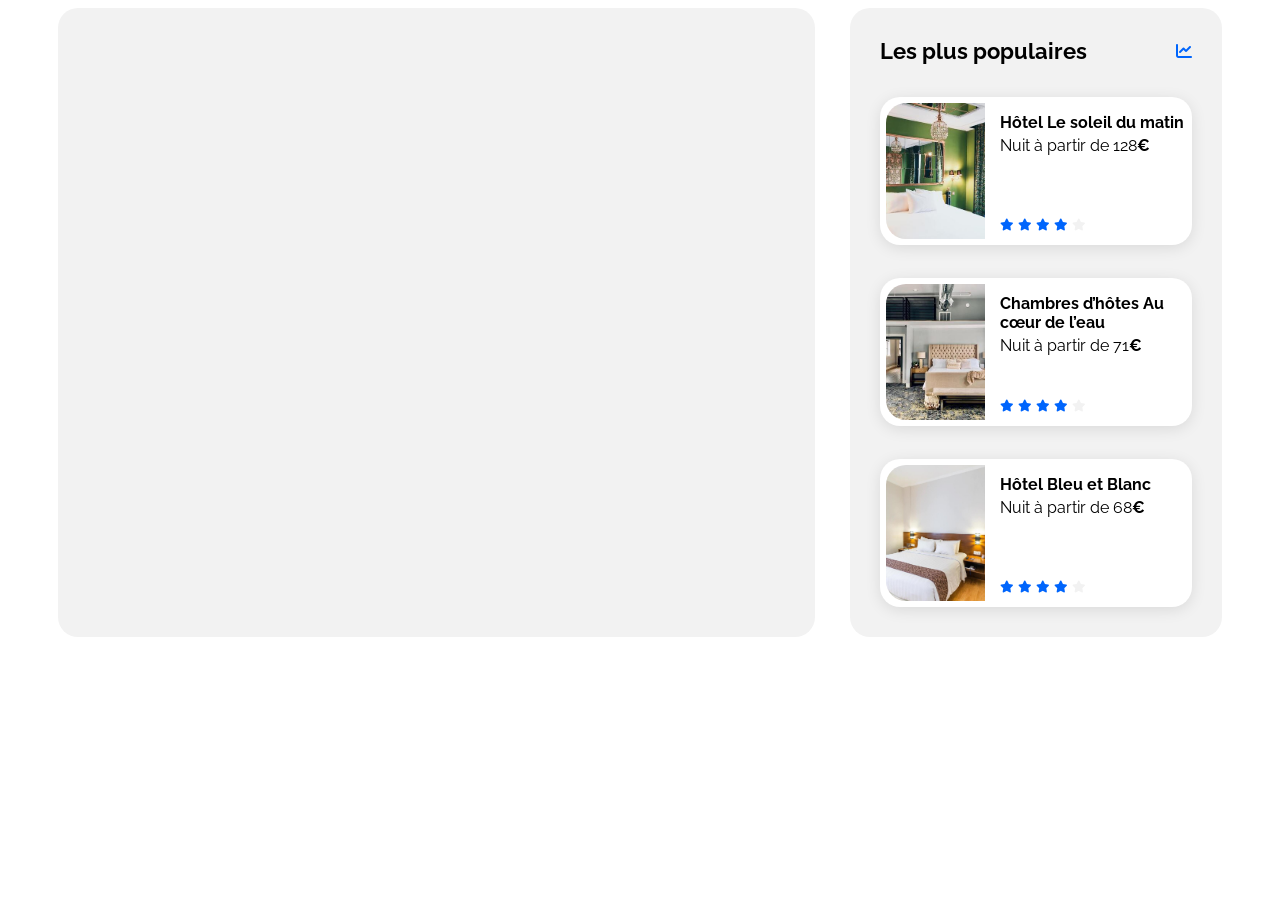
==== Code en cours de travaux/index.html @ 7a5473a9 "Première version non édité, c'est le code fourni pas OpenClassroom" ====
<!DOCTYPE html>
<html lang="fr">

<head>
    <meta charset="UTF-8">
    <meta name="viewport" content="width=device-width, initial-scale=1.0">
    <title>Booki</title>
    <link rel="preconnect" href="https://fonts.googleapis.com">
    <link rel="preconnect" href="https://fonts.gstatic.com" crossorigin>
    <link href="https://fonts.googleapis.com/css2?family=Raleway:wght@400;500;700&display=swap" rel="stylesheet">
    <link rel="stylesheet" href="https://cdnjs.cloudflare.com/ajax/libs/font-awesome/6.2.1/css/all.min.css"
        integrity="sha512-MV7K8+y+gLIBoVD59lQIYicR65iaqukzvf/nwasF0nqhPay5w/9lJmVM2hMDcnK1OnMGCdVK+iQrJ7lzPJQd1w=="
        crossorigin="anonymous" referrerpolicy="no-referrer" />
    <link rel="stylesheet" href="./css/style.css">
</head>

<body>
    <div class="main-container">
        <header></header>
        <main>
            <div class="hebergements-and-populaires">
                <section class="hebergements">
                </section>
                <section class="populaires">
                    <div class="populaires-title">
                        <h2 class="section-title">Les plus populaires</h2>
                        <i class="fa-solid fa-chart-line" aria-hidden="true"></i>
                    </div>
                    <div class="populaires-cards">
                        <a href="#">
                            <article class="card">
                                <img src="./images/hebergements/emile-guillemot.jpg" alt="Image de la chambre d'hôtel montrant un lit">
                                <div class="card-content">
                                    <div class="card-txt">
                                        <h3 class="card-title">Hôtel Le soleil du matin</h3>
                                        <p class="card-subtitle">Nuit à partir de 128<span class="euro">€</span></p>
                                    </div>
                                    <div class="card-rating">
                                        <i class="fa-xs fa-solid fa-star" aria-hidden="true"></i>
                                        <i class="fa-xs fa-solid fa-star" aria-hidden="true"></i>
                                        <i class="fa-xs fa-solid fa-star" aria-hidden="true"></i>
                                        <i class="fa-xs fa-solid fa-star" aria-hidden="true"></i>
                                        <i class="fa-xs fa-solid fa-star neutral-star" aria-hidden="true"></i>
                                        <span class="sr-only">Note de 4 sur 5</span>
                                    </div>
                                </div>
                            </article>
                        </a>
                        <a href="#">
                            <article class="card">
                                <img src="./images/hebergements/aw-creative.jpg" alt="Image de la chambre d'hôtel montrant un lit">
                                <div class="card-content">
                                    <div class="card-txt">
                                        <h3 class="card-title">Chambres d’hôtes Au cœur de l’eau</h3>
                                        <p class="card-subtitle">Nuit à partir de 71<span class="euro">€</span></p>
                                    </div>
                                    <div class="card-rating">
                                        <i class="fa-xs fa-solid fa-star" aria-hidden="true"></i>
                                        <i class="fa-xs fa-solid fa-star" aria-hidden="true"></i>
                                        <i class="fa-xs fa-solid fa-star" aria-hidden="true"></i>
                                        <i class="fa-xs fa-solid fa-star" aria-hidden="true"></i>
                                        <i class="fa-xs fa-solid fa-star neutral-star" aria-hidden="true"></i>
                                        <span class="sr-only">Note de 4 sur 5</span>
                                    </div>
                                </div>
                            </article>
                        </a>
                        <a href="#">
                            <article class="card">
                                <img src="./images/hebergements/febrian-zakaria2.jpg" alt="Image de la chambre d'hôtel montrant un lit">
                                <div class="card-content">
                                    <div class="card-txt">
                                        <h3 class="card-title">Hôtel Bleu et Blanc</h3>
                                        <p class="card-subtitle">Nuit à partir de 68<span class="euro">€</span></p>
                                    </div>
                                    <div class="card-rating">
                                        <i class="fa-xs fa-solid fa-star" aria-hidden="true"></i>
                                        <i class="fa-xs fa-solid fa-star" aria-hidden="true"></i>
                                        <i class="fa-xs fa-solid fa-star" aria-hidden="true"></i>
                                        <i class="fa-xs fa-solid fa-star" aria-hidden="true"></i>
                                        <i class="fa-xs fa-solid fa-star neutral-star" aria-hidden="true"></i>
                                        <span class="sr-only">Note de 4 sur 5</span>
                                    </div>
                                </div>
                            </article>
                        </a>
                    </div>
                </section>
            </div>
        </main>
        <footer></footer>
    </div>
</body>

</html>
---- Code en cours de travaux/css/style.css ----
/****** General ***********/
* {
    font-family: 'Raleway', sans-serif;
}

:root {
    --main-color: #0065FC;
    --main-bg-color: #F2F2F2;
    --filter-bg-color: #DEEBFF;
}

.fa-solid {
    color: var(--main-color);
}

body {
    display: flex;
    justify-content: center;
}

.main-container {
    width: 100%;
    max-width: 1440px;
    padding: 0 50px;
    box-sizing: border-box;
}

a {
    color: inherit;
    text-decoration: none;
}

.section-title {
    margin: 0;
    font-size: 22px;
}

.card {
    background-color: white;
    border-radius: 20px;
    padding: 5px;
    border: 1px solid transparent; /* Transparent border */
box-shadow: 0px 3px 15px rgba(0, 0, 0, 0.1); /* Shadow effect */
}

.card img {
    object-fit: cover;
}

.card-title {
    font-size: 16px;
}

.euro {
    font-weight: 700;
}

.neutral-star {
    color: var(--main-bg-color)
}

/****** Hebergements And Populaires ***********/
.hebergements-and-populaires {
    display: flex;
    justify-content: space-between;
}

.hebergements-and-populaires section {
    background-color: var(--main-bg-color);
    border-radius: 20px;
    padding: 30px;
    box-sizing: border-box;
}

/****** Hebergements ***********/
.hebergements {
    width: 65%;
}

/****** Populaires ***********/
.populaires {
    width: 32%;
}

.populaires-title {
    display: flex;
    justify-content: space-between;
    align-items: center;
}

.populaires-cards .card {
    display: flex;
    margin-top: 33px;
}

.populaires-cards img {
    width: 33%;
    height: 136px;
    border-top-left-radius: 20px;
    border-bottom-left-radius: 20px;
}

.populaires-cards .card-content {
    width: 67%;
    padding-left: 15px;
    display: flex;
    flex-direction: column;
    justify-content: space-between;
    box-sizing: border-box;
}

.populaires-cards .card-title {
    margin-top: 10px;
    margin-bottom: 4px;
}

.populaires-cards .card-subtitle {
    margin: 0;
}

.populaires-cards .card-rating {
    margin-bottom: 5px;
}




/* Le code ci-dessous correspond à la version responsive uniquement */

/****** Media queries ***********/
/* Medium devices (tablets, less/equal than 1024px) */
@media (max-width: 1024px) {
    .hebergements-and-populaires {
        flex-direction: column;
    }

    .hebergements {
        width: 100%;
    }

    .populaires {
        width: 100%;
        margin-top: 50px;
    }

    .populaires-cards {
        display: flex;
        flex-direction: row;
        justify-content: space-between;
    }

    .populaires-cards a {
        width: 30%;
    }

    .populaires-cards .card-title {
        font-size: 14px;
    }

    .populaires-cards .card-subtitle {
        font-size: 13px;
    }
}

/* Small devices (phones, less than 768px) */
@media (max-width: 767.98px) {
    /* ... */
}
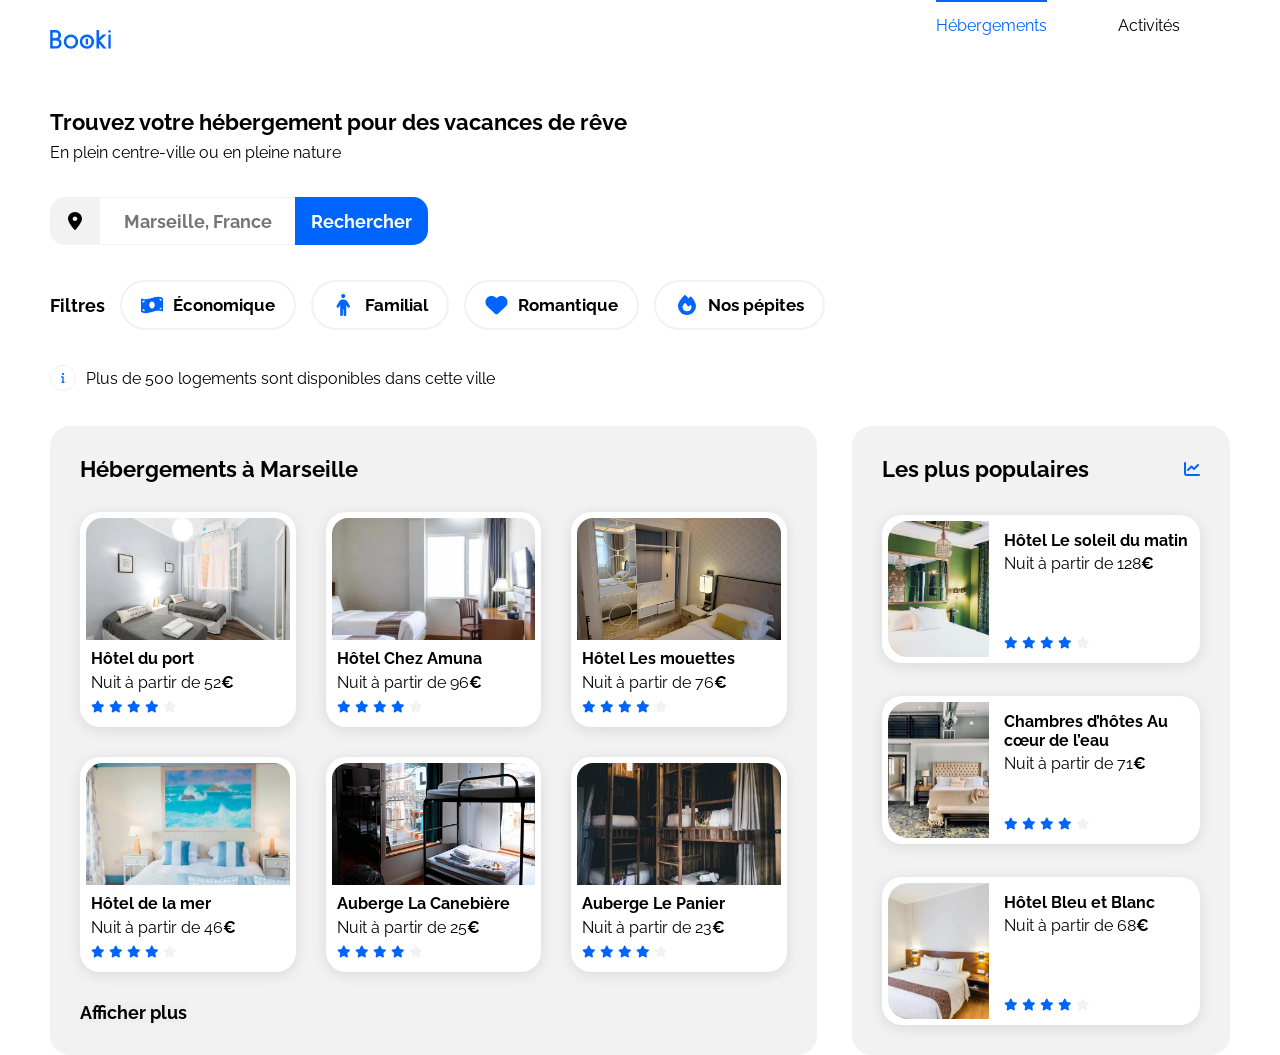
==== commit 1dc254dc: "Header fait, section recherche hébergements faite, section cards hébergement faite" ====
--- a/Code en cours de travaux/index.html
+++ b/Code en cours de travaux/index.html
@@ -16,10 +16,177 @@
 
 <body>
     <div class="main-container">
-        <header></header>
+        <header>
+            <img src="./images/logo/Booki.png" id="logo">
+            <nav>
+                <ul>
+                    <il>
+                        <a href="#" id="lien-hebergements">Hébergements</a>
+                    </il>
+                    <il>
+                        <a href="#" id="activités">Activités</a>
+                    </il>
+                </ul>
+            </nav>
+        </header>
         <main>
+            <div id="rechercher-hebergements">
+                <h1>Trouvez votre hébergement pour des vacances de rêve</h1>
+                <p>En plein centre-ville ou en pleine nature</p>
+                <form>
+                    <div id="division-localisation">
+                        <img src="./images/icones/localisation.svg" id="icone-localisation">
+                    </div>
+                    <label for="lieux"></label>
+                    <input type="text" id="input-lieux" name="input-lieux" placeholder="Marseille, France">
+                    <input type="submit" value="Rechercher" id="boutton-rechercher">
+                </form>
+                <div id="filtres">
+                    <h2 id="titre-filtre">Filtres</h2>
+                    <button class="boutton-filtre">
+                        <img src="./images/icones/billet.svg">
+                        <p>Économique</p>
+                    </button>
+                    <button class="boutton-filtre">
+                        <img src="./images/icones/famille.svg">
+                        <p>Familial</p>
+                    </button>
+                    <button class="boutton-filtre">
+                        <img src="./images/icones/coeur.svg">
+                        <p>Romantique</p>
+                    </button>
+                    <button class="boutton-filtre">
+                        <img src="./images/icones/feu.svg">
+                        <p>Nos pépites</p>
+                    </button>
+                </div>
+                <div id="information">
+                    <img src="./images/icones/Vector (1).svg">
+                    <p id="p-information">Plus de 500 logements sont disponibles dans cette ville</p>
+                </div>
+            </div>
             <div class="hebergements-and-populaires">
                 <section class="hebergements">
+                        <div class="hebergements-title">
+                            <h2 class="section-title">Hébergements à Marseille</h2>
+                        </div>
+                        <div class="hebergements-cards">
+                            <a href="#">
+                                <article class="card">
+                                    <img src="./images/hebergements/fred-kleber.jpg" alt="Image de la chambre d'hôtel montrant deux lits simples">
+                                    <div class="card-content">
+                                        <div class="card-txt">
+                                            <h3 class="card-title">Hôtel du port</h3>
+                                            <p class="card-subtitle">Nuit à partir de 52<span class="euro">€</span></p>
+                                        </div>
+                                        <div class="card-rating">
+                                            <i class="fa-xs fa-solid fa-star" aria-hidden="true"></i>
+                                            <i class="fa-xs fa-solid fa-star" aria-hidden="true"></i>
+                                            <i class="fa-xs fa-solid fa-star" aria-hidden="true"></i>
+                                            <i class="fa-xs fa-solid fa-star" aria-hidden="true"></i>
+                                            <i class="fa-xs fa-solid fa-star neutral-star" aria-hidden="true"></i>
+                                            <span class="sr-only">Note de 4 sur 5</span>
+                                        </div>
+                                    </div>
+                                </article>
+                            </a>
+                            <a href="#">
+                                <article class="card">
+                                    <img src="./images/hebergements/febrian-zakaria.jpg" alt="Image de la chambre d'hôtel montrant deux lits">
+                                    <div class="card-content">
+                                        <div class="card-txt">
+                                            <h3 class="card-title">Hôtel Chez Amuna</h3>
+                                            <p class="card-subtitle">Nuit à partir de 96<span class="euro">€</span></p>
+                                        </div>
+                                        <div class="card-rating">
+                                            <i class="fa-xs fa-solid fa-star" aria-hidden="true"></i>
+                                            <i class="fa-xs fa-solid fa-star" aria-hidden="true"></i>
+                                            <i class="fa-xs fa-solid fa-star" aria-hidden="true"></i>
+                                            <i class="fa-xs fa-solid fa-star" aria-hidden="true"></i>
+                                            <i class="fa-xs fa-solid fa-star neutral-star" aria-hidden="true"></i>
+                                            <span class="sr-only">Note de 4 sur 5</span>
+                                        </div>
+                                    </div>
+                                </article>
+                            </a>
+                            <a href="#">
+                                <article class="card">
+                                    <img src="./images/hebergements/reisetopia.jpg" alt="Image de la chambre d'hôtel montrant un lit">
+                                    <div class="card-content">
+                                        <div class="card-txt">
+                                            <h3 class="card-title">Hôtel Les mouettes</h3>
+                                            <p class="card-subtitle">Nuit à partir de 76<span class="euro">€</span></p>
+                                        </div>
+                                        <div class="card-rating">
+                                            <i class="fa-xs fa-solid fa-star" aria-hidden="true"></i>
+                                            <i class="fa-xs fa-solid fa-star" aria-hidden="true"></i>
+                                            <i class="fa-xs fa-solid fa-star" aria-hidden="true"></i>
+                                            <i class="fa-xs fa-solid fa-star" aria-hidden="true"></i>
+                                            <i class="fa-xs fa-solid fa-star neutral-star" aria-hidden="true"></i>
+                                            <span class="sr-only">Note de 4 sur 5</span>
+                                        </div>
+                                    </div>
+                                </article>
+                            </a>
+                            <a href="#">
+                                <article class="card">
+                                    <img src="./images/hebergements/annie-spratt.jpg" alt="Image de la chambre d'hôtel montrant un lit">
+                                    <div class="card-content">
+                                        <div class="card-txt">
+                                            <h3 class="card-title">Hôtel de la mer</h3>
+                                            <p class="card-subtitle">Nuit à partir de 46<span class="euro">€</span></p>
+                                        </div>
+                                        <div class="card-rating">
+                                            <i class="fa-xs fa-solid fa-star" aria-hidden="true"></i>
+                                            <i class="fa-xs fa-solid fa-star" aria-hidden="true"></i>
+                                            <i class="fa-xs fa-solid fa-star" aria-hidden="true"></i>
+                                            <i class="fa-xs fa-solid fa-star" aria-hidden="true"></i>
+                                            <i class="fa-xs fa-solid fa-star neutral-star" aria-hidden="true"></i>
+                                            <span class="sr-only">Note de 4 sur 5</span>
+                                        </div>
+                                    </div>
+                                </article>
+                            </a>
+                            <a href="#">
+                                <article class="card">
+                                    <img src="./images/hebergements/marcus-loke.jpg" alt="Image de la chambre d'hôtel montrant un lit superposé">
+                                    <div class="card-content">
+                                        <div class="card-txt">
+                                            <h3 class="card-title">Auberge La Canebière</h3>
+                                            <p class="card-subtitle">Nuit à partir de 25<span class="euro">€</span></p>
+                                        </div>
+                                        <div class="card-rating">
+                                            <i class="fa-xs fa-solid fa-star" aria-hidden="true"></i>
+                                            <i class="fa-xs fa-solid fa-star" aria-hidden="true"></i>
+                                            <i class="fa-xs fa-solid fa-star" aria-hidden="true"></i>
+                                            <i class="fa-xs fa-solid fa-star" aria-hidden="true"></i>
+                                            <i class="fa-xs fa-solid fa-star neutral-star" aria-hidden="true"></i>
+                                            <span class="sr-only">Note de 4 sur 5</span>
+                                        </div>
+                                    </div>
+                                </article>
+                            </a>
+                            <a href="#">
+                                <article class="card">
+                                    <img src="./images/hebergements/nicate-lee.jpg" alt="Image de la chambre d'hôtel montrant un lit superposé">
+                                    <div class="card-content">
+                                        <div class="card-txt">
+                                            <h3 class="card-title">Auberge Le Panier</h3>
+                                            <p class="card-subtitle">Nuit à partir de 23<span class="euro">€</span></p>
+                                        </div>
+                                        <div class="card-rating">
+                                            <i class="fa-xs fa-solid fa-star" aria-hidden="true"></i>
+                                            <i class="fa-xs fa-solid fa-star" aria-hidden="true"></i>
+                                            <i class="fa-xs fa-solid fa-star" aria-hidden="true"></i>
+                                            <i class="fa-xs fa-solid fa-star" aria-hidden="true"></i>
+                                            <i class="fa-xs fa-solid fa-star neutral-star" aria-hidden="true"></i>
+                                            <span class="sr-only">Note de 4 sur 5</span>
+                                        </div>
+                                    </div>
+                                </article>
+                            </a>
+                        </div>
+                        <button id="boutton-afficher-plus">Afficher plus</button>
                 </section>
                 <section class="populaires">
                     <div class="populaires-title">
--- a/Code en cours de travaux/css/style.css
+++ b/Code en cours de travaux/css/style.css
@@ -1,12 +1,64 @@
 /****** General ***********/
 * {
     font-family: 'Raleway', sans-serif;
+    margin: 0;
+    padding: 0;
+    box-sizing: border-box;
+}
+
+/****** Police ******/
+h1 {
+    font-size: 22px;
+}
+
+p {
+    font-size: 16px;
+}
+
+/* TODO: l'input placeholder est de couleur grise malgré la propriété color: black; */
+
+header img {
+    width: 61.09px;
+    height: 19px;
+}
+
+header {
+    height: 79px;
+    display: flex;
+    justify-content: space-between;
+    align-items: center;
+    margin-bottom: 30px;
+}
+/* TODO : Reprendre l'espacement entre Hébergements et activités
+TODO : Reprendre l'espacement entre la barre bleu et hébergements */
+header nav {
+    width: 344px;
+    height: 48px;
+    display: flex;
+    justify-content: center;
+    align-items: start;
+}
+
+header nav ul {
+    width: 244px;
+    display: flex;
+    justify-content: space-between;
+}
+
+#lien-hebergements {
+    border-top:  2px solid var(--main-color);
+    padding-top: 14px;
+    color: var(--main-color)
 }
 
 :root {
     --main-color: #0065FC;
     --main-bg-color: #F2F2F2;
     --filter-bg-color: #DEEBFF;
+}
+
+body {
+    margin: 0px;
 }
 
 .fa-solid {
@@ -23,6 +75,122 @@
     max-width: 1440px;
     padding: 0 50px;
     box-sizing: border-box;
+}
+/****** Formulaire de recherche ******/
+form {
+    display: flex;
+    align-items: center;
+    margin-top: 35px;
+    margin-bottom: 35px;
+}
+
+#division-localisation {
+    height: 48px;
+    width: 50px;
+    border-radius: 15px 0px 0px 15px;
+    background-color: var(--main-bg-color);
+    display: flex;
+    justify-content: center;
+    align-items: center;
+}
+
+#input-lieux {
+    height: 48px;
+    width: 195px;
+    font-size: 18px;
+    font-weight: 700;
+    color: black;
+    border-top: 1px solid var(--main-bg-color);
+    border-bottom: 1px solid var(--main-bg-color);
+    border-left: none;
+    border-right: none;
+    padding-left: 24px
+}
+
+#boutton-rechercher {
+    height: 48px;
+    font-size: 18px;
+    font-weight: 700;
+    background-color: var(--main-color);
+    color: white;
+    border-radius: 0px 15px 15px 0px;
+    border: none;
+    padding: 0px 16px;
+}
+
+#rechercher-hebergements h1{
+    margin-bottom: 8px;
+}
+
+/* TODO: revoir */
+#rechercher-hebergements second-child{
+    margin-bottom: 35px;
+}
+
+/****** Filtre ******/
+#filtres {
+    display: flex;
+    align-items: center;
+    margin-bottom: 35px;
+}
+
+#titre-filtre {
+    margin-right: 7.5px;
+    font-size: 18px;
+    font-weight: bold;
+}
+
+
+.boutton-filtre {
+    background-color: white;
+    display: flex;
+    justify-content: space-around;
+    align-items: center;
+    border: 2px solid var(--main-bg-color);
+    height: 50px;
+    border-radius: 25px;
+    margin-left: 7.5px;
+    margin-right: 7.5px;    
+    transition: 0.3s;
+
+}
+
+.boutton-filtre img {
+    padding-left: 19px;
+    padding-right: 5px;
+}
+
+.boutton-filtre p {
+    font-size: 17px;
+    font-weight: 700;
+    padding-left: 5px;
+    padding-right: 19px;
+}
+
+.boutton-filtre:hover {
+    background-color: var(--filter-bg-color);
+    transition: 0.3s;
+}
+
+/******Partie information juste en dessous des filtres ******/
+#information {
+    display: flex;
+    align-items: center;
+    margin-bottom: 35px;
+}
+
+#information img {
+    box-sizing: content-box;
+    width: 4px;
+    height: 14px;
+    border: 1px solid var(--main-bg-color);
+    padding: 5px 10px;
+    border-radius: 24px;
+    margin-right: 10px;
+}
+
+#information p {
+    /* font-size: 16px; */
 }
 
 a {
@@ -77,6 +245,43 @@
     width: 65%;
 }
 
+.hebergements-cards {
+    display: grid;
+    grid-template-columns: 1fr 1fr 1fr;
+    grid-template-rows: 1fr 1fr;
+    gap: 30px;
+    margin-top: 30px;
+    margin-bottom: 30px;
+}
+.hebergements-cards img {
+    padding: 0px;
+    border-top-left-radius: 16px;
+    border-top-right-radius: 16px;
+    width: 100%;
+    height: 122px;
+}
+.hebergements-cards .card-title {
+    margin-top: 5px;
+    margin-bottom: 5px;
+    margin-left: 5px;
+}
+
+.hebergements-cards .card-subtitle {
+    margin: 5px;
+}
+
+.hebergements-cards .card-rating {
+    margin-bottom: 5px;
+    margin-left: 5px;
+}
+
+#boutton-afficher-plus {
+    background-color: none;
+    border: 0px;
+    font-size: 18px;
+    font-weight: 700;
+}
+
 /****** Populaires ***********/
 .populaires {
     width: 32%;
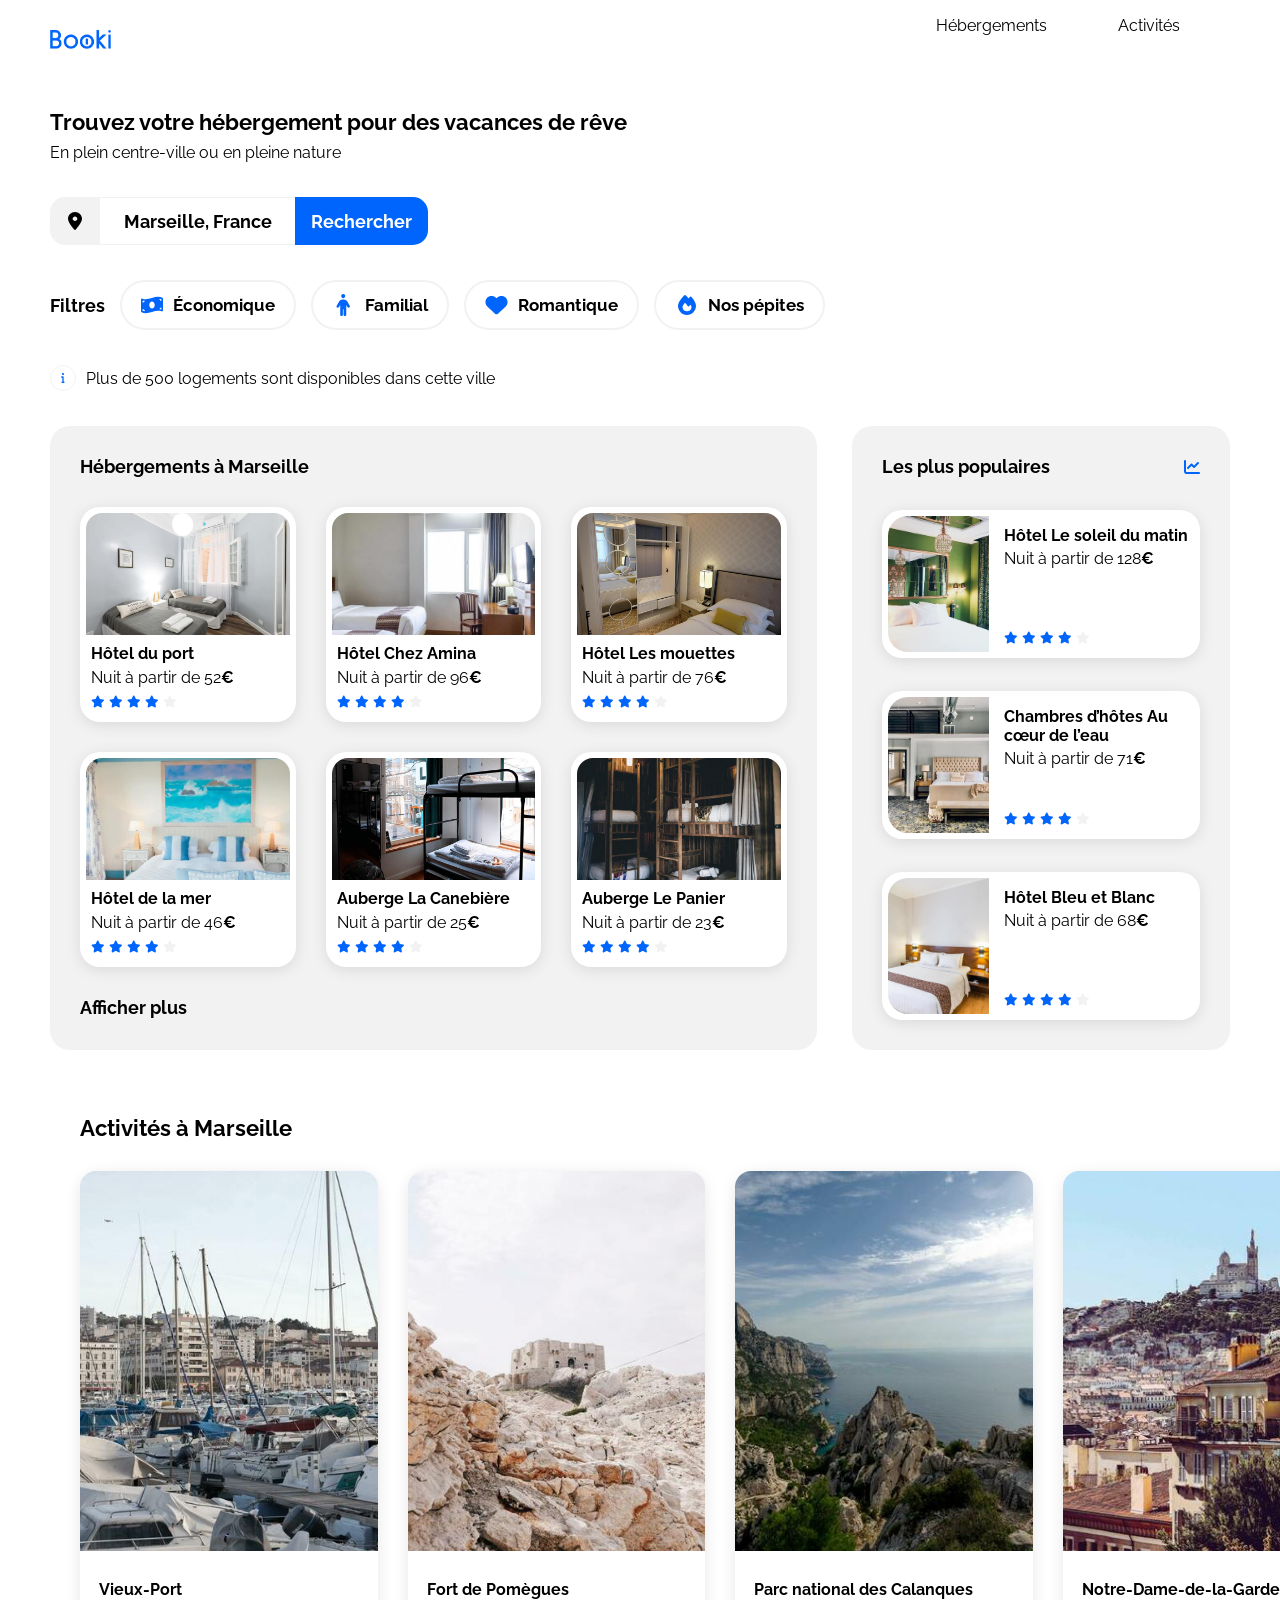
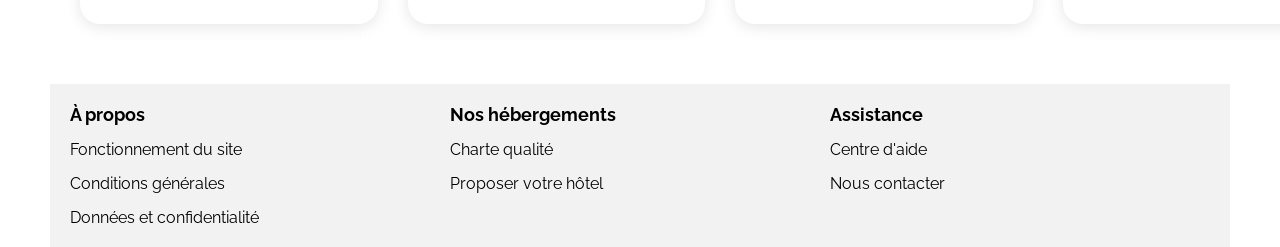
==== commit e8af5534: "Projet continué jusqu'à l'implementation du footer. Etape 8 fini sans avoir fait vérification du cod" ====
--- a/Code en cours de travaux/index.html
+++ b/Code en cours de travaux/index.html
@@ -20,12 +20,12 @@
             <img src="./images/logo/Booki.png" id="logo">
             <nav>
                 <ul>
-                    <il>
-                        <a href="#" id="lien-hebergements">Hébergements</a>
-                    </il>
-                    <il>
-                        <a href="#" id="activités">Activités</a>
-                    </il>
+                    <li>
+                        <a href="#hebergements" id="ancre-hebergements">Hébergements</a>
+                    </li>
+                    <li>
+                        <a href="#activites" id="ancre-activités">Activités</a>
+                    </li>
                 </ul>
             </nav>
         </header>
@@ -66,7 +66,7 @@
                 </div>
             </div>
             <div class="hebergements-and-populaires">
-                <section class="hebergements">
+                <section id="hebergements">
                         <div class="hebergements-title">
                             <h2 class="section-title">Hébergements à Marseille</h2>
                         </div>
@@ -95,7 +95,7 @@
                                     <img src="./images/hebergements/febrian-zakaria.jpg" alt="Image de la chambre d'hôtel montrant deux lits">
                                     <div class="card-content">
                                         <div class="card-txt">
-                                            <h3 class="card-title">Hôtel Chez Amuna</h3>
+                                            <h3 class="card-title">Hôtel Chez Amina</h3>
                                             <p class="card-subtitle">Nuit à partir de 96<span class="euro">€</span></p>
                                         </div>
                                         <div class="card-rating">
@@ -186,7 +186,7 @@
                                 </article>
                             </a>
                         </div>
-                        <button id="boutton-afficher-plus">Afficher plus</button>
+                        <a href="#" id="lien-afficher-plus">Afficher plus</a>
                 </section>
                 <section class="populaires">
                     <div class="populaires-title">
@@ -254,8 +254,100 @@
                     </div>
                 </section>
             </div>
+            <section id="activites">
+                <div class="activites-title">
+                    <h1 class="section-title">Activités à Marseille</h1>
+                </div>
+                <div class="activites-cards">
+                    <a href="#">
+                        <article class="card">
+                            <img src="./images/activites/reno-laithienne.jpg" alt="photo du vieux-port à Marseille">
+                            <div class="card-content">
+                                <div class="card-txt">
+                                    <h2 class="card-title">Vieux-Port</h2>
+                                </div>
+                            </div>
+                        </article>
+                    </a>
+                    <a href="#">
+                        <article class="card">
+                            <img src="./images/activites/paul-hermann.jpg" alt="photo du Fort de Pomègues à Marseille">
+                            <div class="card-content">
+                                <div class="card-txt">
+                                    <h2 class="card-title">Fort de Pomègues</h2>
+                                </div>
+                            </div>
+                        </article>
+                    </a>
+                    <a href="#">
+                        <article class="card">
+                            <img src="./images/activites/kilyan-sockalingum.jpg" alt="photo du Parc national des Calanques à Marseille">
+                            <div class="card-content">
+                                <div class="card-txt">
+                                    <h2 class="card-title">Parc national des Calanques</h2>
+                                </div>
+                            </div>
+                        </article>
+                    </a>
+                    <a href="#">
+                        <article class="card">
+                            <img src="./images/activites/florian-wehde.jpg" alt="photo de Notre-Dame-de-la-Garde à Marseille">
+                            <div class="card-content">
+                                <div class="card-txt">
+                                    <h2 class="card-title">Notre-Dame-de-la-Garde</h2>
+                                </div>
+                            </div>
+                        </article>
+                    </a>
+                </div>
+        </section>
         </main>
-        <footer></footer>
+        <footer>
+            <div>
+                <h2>À propos</h2>
+                <ul>
+                    <li>
+                        <a href="">Fonctionnement du site</a>
+                    </li>
+                </ul>
+                <ul>
+                    <li>
+                        <a href="">Conditions générales</a>
+                    </li>
+                </ul>
+                <ul>
+                    <li>
+                        <a href="">Données et confidentialité</a>
+                    </li>
+                </ul>
+            </div>
+            <div>
+                <h2>Nos hébergements</h2>
+                <ul>
+                    <li>
+                        <a href="">Charte qualité</a>
+                    </li>
+                </ul>
+                <ul>
+                    <li>
+                        <a href="">Proposer votre hôtel</a>
+                    </li>
+                </ul>
+            </div>
+            <div>
+                <h2>Assistance</h2>
+                <ul>
+                    <li>
+                        <a href="">Centre d'aide</a>
+                    </li>
+                </ul>
+                <ul>
+                    <li>
+                        <a href="">Nous contacter</a>
+                    </li>
+                </ul>
+            </div>
+        </footer>
     </div>
 </body>
 
--- a/Code en cours de travaux/css/style.css
+++ b/Code en cours de travaux/css/style.css
@@ -6,11 +6,25 @@
     box-sizing: border-box;
 }
 
+a {
+    color: inherit;
+    text-decoration: none;
+}
+
+ul {
+    list-style-type: none
+}
+
 /****** Police ******/
 h1 {
     font-size: 22px;
 }
 
+h2 {
+    font-size: 18px;
+    font-weight: bold;
+}
+
 p {
     font-size: 16px;
 }
@@ -29,14 +43,12 @@
     align-items: center;
     margin-bottom: 30px;
 }
-/* TODO : Reprendre l'espacement entre Hébergements et activités
-TODO : Reprendre l'espacement entre la barre bleu et hébergements */
+
 header nav {
     width: 344px;
     height: 48px;
     display: flex;
     justify-content: center;
-    align-items: start;
 }
 
 header nav ul {
@@ -45,10 +57,16 @@
     justify-content: space-between;
 }
 
-#lien-hebergements {
+#ancre-hebergements:hover {
     border-top:  2px solid var(--main-color);
     padding-top: 14px;
-    color: var(--main-color)
+    color: var(--main-color);
+}
+
+#ancre-activités:hover {
+    border-top:  2px solid var(--main-color);
+    padding-top: 14px;
+    color: var(--main-color);
 }
 
 :root {
@@ -99,12 +117,15 @@
     width: 195px;
     font-size: 18px;
     font-weight: 700;
-    color: black;
     border-top: 1px solid var(--main-bg-color);
     border-bottom: 1px solid var(--main-bg-color);
     border-left: none;
     border-right: none;
     padding-left: 24px
+}
+
+#input-lieux::placeholder {
+    color: black;
 }
 
 #boutton-rechercher {
@@ -136,8 +157,6 @@
 
 #titre-filtre {
     margin-right: 7.5px;
-    font-size: 18px;
-    font-weight: bold;
 }
 
 
@@ -189,26 +208,12 @@
     margin-right: 10px;
 }
 
-#information p {
-    /* font-size: 16px; */
-}
-
-a {
-    color: inherit;
-    text-decoration: none;
-}
-
-.section-title {
-    margin: 0;
-    font-size: 22px;
-}
-
 .card {
     background-color: white;
     border-radius: 20px;
     padding: 5px;
     border: 1px solid transparent; /* Transparent border */
-box-shadow: 0px 3px 15px rgba(0, 0, 0, 0.1); /* Shadow effect */
+    box-shadow: 0px 3px 15px rgba(0, 0, 0, 0.1); /* Shadow effect */
 }
 
 .card img {
@@ -241,7 +246,7 @@
 }
 
 /****** Hebergements ***********/
-.hebergements {
+#hebergements {
     width: 65%;
 }
 
@@ -275,9 +280,7 @@
     margin-left: 5px;
 }
 
-#boutton-afficher-plus {
-    background-color: none;
-    border: 0px;
+#lien-afficher-plus {
     font-size: 18px;
     font-weight: 700;
 }
@@ -327,11 +330,67 @@
     margin-bottom: 5px;
 }
 
-
-
+/****** Activités ******/
+
+.activites-title {
+    margin-bottom: 30px;
+}
+
+#activites {
+    margin-top: 35px;
+    margin-bottom: 30px;
+    padding: 30px;
+}
+
+.activites-cards {
+    display: grid;
+    grid-template-columns: 1fr 1fr 1fr 1fr;
+    gap: 30px;
+    justify-content: space-between;
+}
+
+.activites-cards .card {
+    padding: 0px;
+    width: 297.5px;
+    border: none;
+}
+
+.activites-cards .card-content {
+    padding-bottom: 25px;
+}
+
+.activites-cards img {
+    padding: 0px;
+    border-top-left-radius: 16px;
+    border-top-right-radius: 16px;
+    width: 100%;
+    height: 380px;
+}
+.activites-cards .card-title {
+    margin-top: 25px;
+    margin-bottom: 0px;
+    margin-left: 19px;
+}
+
+/****** Footer ******/
+
+footer {
+    padding: 20px;
+    background-color: var(--main-bg-color);
+    display: grid;
+    grid-template-columns: 1fr 1fr 1fr;
+}
+
+footer div {
+    margin-right: 20px;
+}
+
+footer div li {
+    margin-top: 15px;
+}
 
 /* Le code ci-dessous correspond à la version responsive uniquement */
-
+ 
 /****** Media queries ***********/
 /* Medium devices (tablets, less/equal than 1024px) */
 @media (max-width: 1024px) {
@@ -339,7 +398,7 @@
         flex-direction: column;
     }
 
-    .hebergements {
+    #hebergements {
         width: 100%;
     }
 
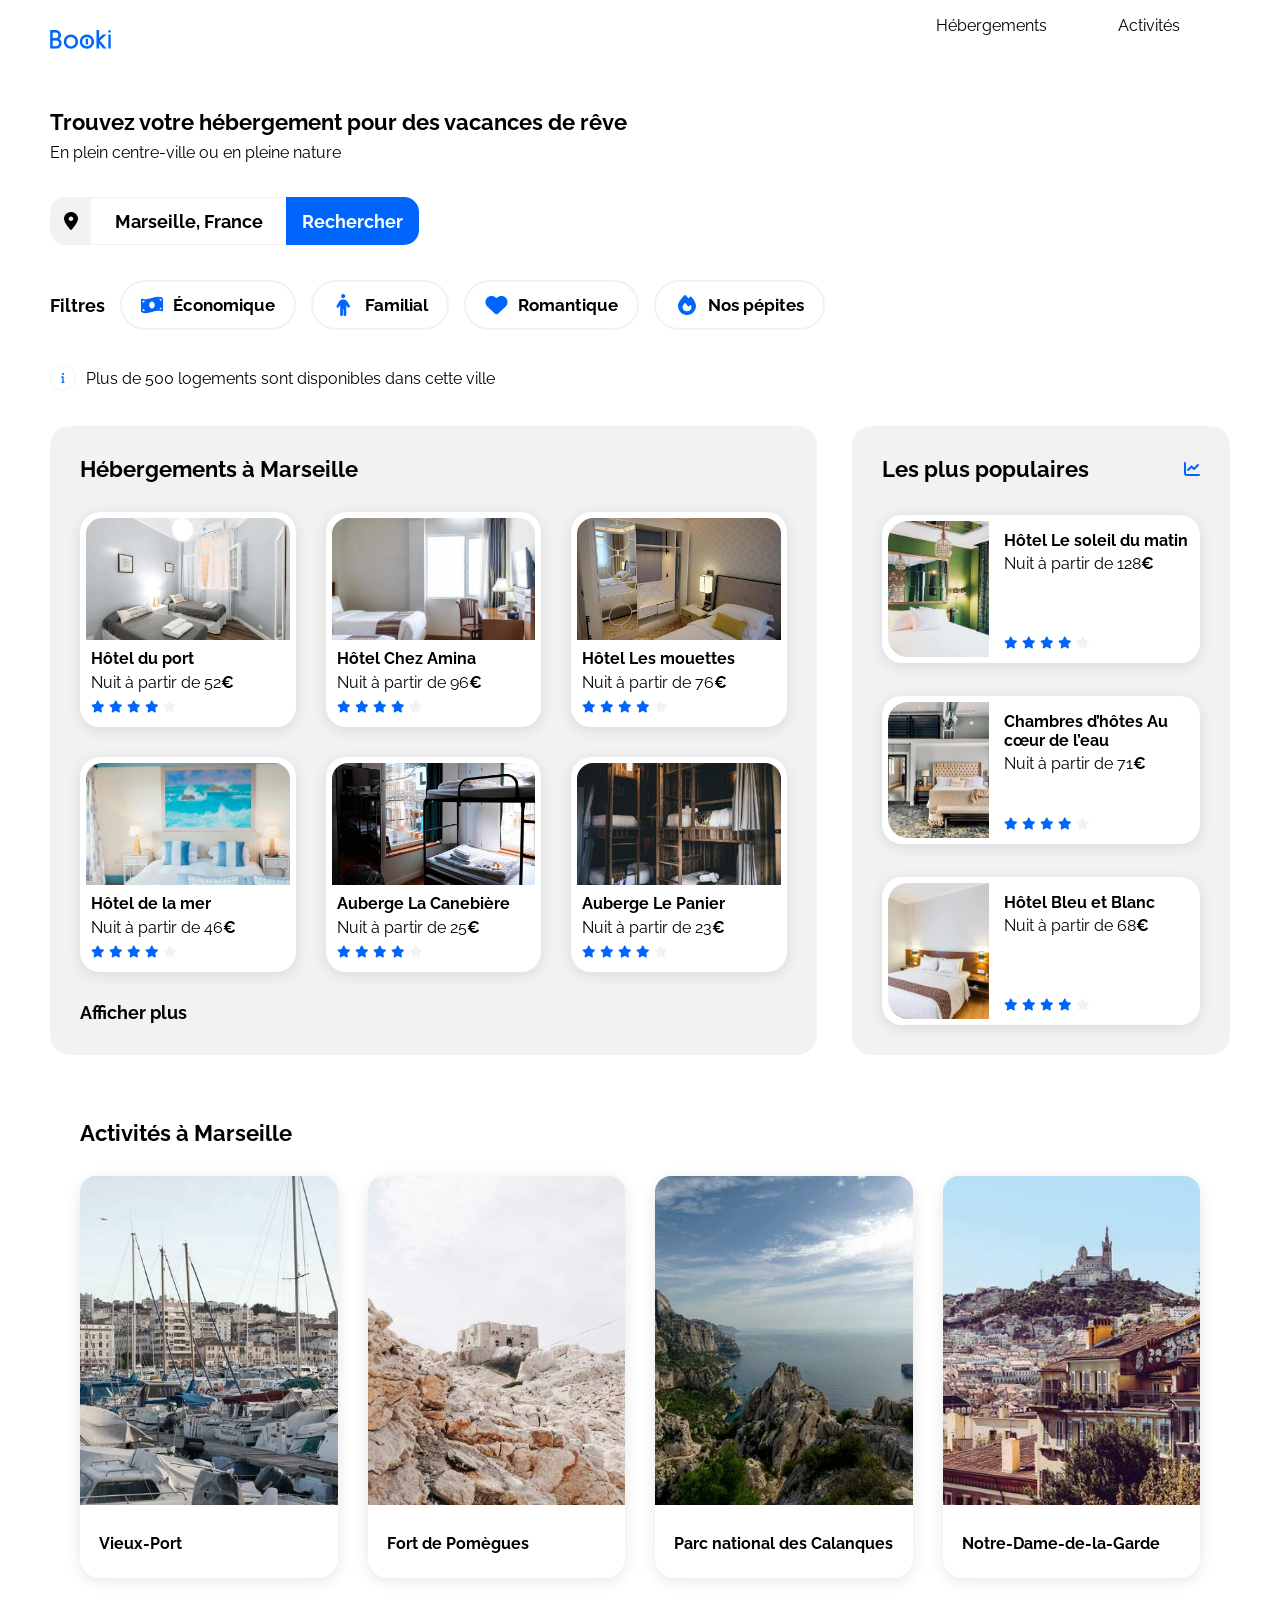
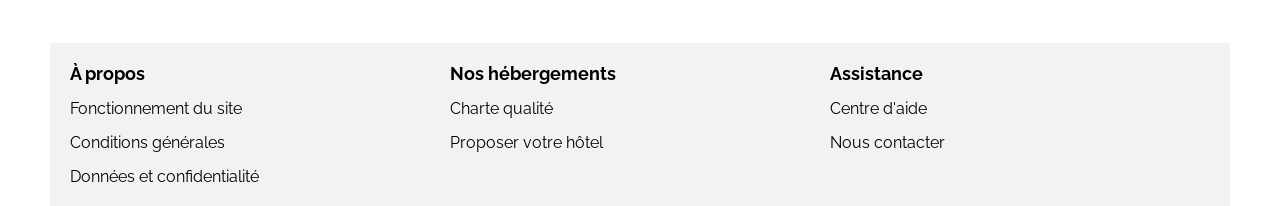
==== commit 4570b812: "Correction par rapport à la version précédente changer les class et id en anglais par cohérence avec" ====
--- a/Code en cours de travaux/index.html
+++ b/Code en cours de travaux/index.html
@@ -17,52 +17,62 @@
 <body>
     <div class="main-container">
         <header>
-            <img src="./images/logo/Booki.png" id="logo">
+            <img src="./images/logo/Booki.png" id="logo" alt="logo de la société Booki">
             <nav>
                 <ul>
                     <li>
-                        <a href="#hebergements" id="ancre-hebergements">Hébergements</a>
-                    </li>
-                    <li>
-                        <a href="#activites" id="ancre-activités">Activités</a>
+                        <div id="hebergements-button-for-phone">
+                            <a href="#hebergements" id="hebergements-anchor">Hébergements</a>
+                        </div>
+                    </li>
+
+                    <li>
+                        <div id="activites-button-for-phone">
+                            <a href="#activites" id="activites-anchor">Activités</a>
+                        </div>
                     </li>
                 </ul>
             </nav>
         </header>
         <main>
-            <div id="rechercher-hebergements">
+            <div id="hebergements-search">
                 <h1>Trouvez votre hébergement pour des vacances de rêve</h1>
                 <p>En plein centre-ville ou en pleine nature</p>
                 <form>
-                    <div id="division-localisation">
-                        <img src="./images/icones/localisation.svg" id="icone-localisation">
+                    <div id="localisation-div">
+                        <img src="./images/icones/localisation.svg" alt="icone de localisation">
                     </div>
-                    <label for="lieux"></label>
-                    <input type="text" id="input-lieux" name="input-lieux" placeholder="Marseille, France">
-                    <input type="submit" value="Rechercher" id="boutton-rechercher">
+                    <label for="lieux-input"></label>
+                    <input type="text" id="lieux-input" name="lieux-input" placeholder="Marseille, France">
+                    <input type="submit" value="Rechercher" id="search-button">
+                    <button type="submit" id="search-button-phone">
+                        <img src="./images/icones/loupe.svg" id="loupe">
+                    </button>
                 </form>
                 <div id="filtres">
-                    <h2 id="titre-filtre">Filtres</h2>
-                    <button class="boutton-filtre">
-                        <img src="./images/icones/billet.svg">
-                        <p>Économique</p>
-                    </button>
-                    <button class="boutton-filtre">
-                        <img src="./images/icones/famille.svg">
-                        <p>Familial</p>
-                    </button>
-                    <button class="boutton-filtre">
-                        <img src="./images/icones/coeur.svg">
-                        <p>Romantique</p>
-                    </button>
-                    <button class="boutton-filtre">
-                        <img src="./images/icones/feu.svg">
-                        <p>Nos pépites</p>
-                    </button>
+                    <h2 id="filtre-title">Filtres</h2>
+                    <div id="all-filtre-button">
+                        <button class="filtre-button">
+                            <img src="./images/icones/billet.svg" alt="icone de billet bleu">
+                            Économique
+                        </button>
+                        <button class="filtre-button">
+                            <img src="./images/icones/famille.svg" alt="icone de d'une silhouette bleue">
+                            Familial
+                        </button>
+                        <button class="filtre-button">
+                            <img src="./images/icones/coeur.svg" alt="icone d'un coeur bleu">
+                            Romantique
+                        </button>
+                        <button class="filtre-button">
+                            <img src="./images/icones/feu.svg" alt="icone d'une flamme bleue">
+                            Nos pépites
+                        </button>
+                    </div>
                 </div>
                 <div id="information">
-                    <img src="./images/icones/Vector (1).svg">
-                    <p id="p-information">Plus de 500 logements sont disponibles dans cette ville</p>
+                    <img src="./images/icones/info.svg" alt="icone d'un i minuscule">
+                    <p>Plus de 500 logements sont disponibles dans cette ville</p>
                 </div>
             </div>
             <div class="hebergements-and-populaires">
@@ -186,7 +196,7 @@
                                 </article>
                             </a>
                         </div>
-                        <a href="#" id="lien-afficher-plus">Afficher plus</a>
+                        <a href="#" id="afficher-plus-link">Afficher plus</a>
                 </section>
                 <section class="populaires">
                     <div class="populaires-title">
--- a/Code en cours de travaux/css/style.css
+++ b/Code en cours de travaux/css/style.css
@@ -12,7 +12,9 @@
 }
 
 ul {
-    list-style-type: none
+
+    list-style-type: none;
+    padding-left: 0;
 }
 
 /****** Police ******/
@@ -29,8 +31,6 @@
     font-size: 16px;
 }
 
-/* TODO: l'input placeholder est de couleur grise malgré la propriété color: black; */
-
 header img {
     width: 61.09px;
     height: 19px;
@@ -57,13 +57,13 @@
     justify-content: space-between;
 }
 
-#ancre-hebergements:hover {
+#hebergements-anchor:hover {
     border-top:  2px solid var(--main-color);
     padding-top: 14px;
     color: var(--main-color);
 }
 
-#ancre-activités:hover {
+#activites-anchor:hover {
     border-top:  2px solid var(--main-color);
     padding-top: 14px;
     color: var(--main-color);
@@ -83,10 +83,10 @@
     color: var(--main-color);
 }
 
-body {
+/* body {
     display: flex;
     justify-content: center;
-}
+} */
 
 .main-container {
     width: 100%;
@@ -94,17 +94,24 @@
     padding: 0 50px;
     box-sizing: border-box;
 }
+
 /****** Formulaire de recherche ******/
 form {
+    width: 360px;
+    height: 48px;
     display: flex;
     align-items: center;
     margin-top: 35px;
     margin-bottom: 35px;
-}
-
-#division-localisation {
+    border: 1px solid var(--main-bg-color);
+    border-radius: 15px;
+    overflow: visible;
+}
+
+#localisation-div {
     height: 48px;
     width: 50px;
+    min-width: 40px;
     border-radius: 15px 0px 0px 15px;
     background-color: var(--main-bg-color);
     display: flex;
@@ -112,81 +119,78 @@
     align-items: center;
 }
 
-#input-lieux {
+#lieux-input {
+    width: 195px;
+    border: none;
+    padding-left: 24px;
+    font-size: 18px;
+    font-weight: bold;
+}
+
+#lieux-input::placeholder {
+    color: black;
+}
+
+#search-button {
     height: 48px;
-    width: 195px;
-    font-size: 18px;
-    font-weight: 700;
-    border-top: 1px solid var(--main-bg-color);
-    border-bottom: 1px solid var(--main-bg-color);
-    border-left: none;
-    border-right: none;
-    padding-left: 24px
-}
-
-#input-lieux::placeholder {
-    color: black;
-}
-
-#boutton-rechercher {
-    height: 48px;
-    font-size: 18px;
-    font-weight: 700;
     background-color: var(--main-color);
-    color: white;
     border-radius: 0px 15px 15px 0px;
     border: none;
     padding: 0px 16px;
-}
-
-#rechercher-hebergements h1{
+    font-size: 18px;
+    font-weight: bold;
+    color: white;
+    z-index: 2;
+}
+
+#search-button-phone {
+    display: none;
+}
+
+#hebergements-search h1{
     margin-bottom: 8px;
 }
 
-/* TODO: revoir */
-#rechercher-hebergements second-child{
-    margin-bottom: 35px;
-}
-
-/****** Filtre ******/
+#hebergements-search {
+    padding-bottom: 35px;
+}
+
+/****** Filtres ******/
 #filtres {
     display: flex;
     align-items: center;
     margin-bottom: 35px;
 }
 
-#titre-filtre {
-    margin-right: 7.5px;
-}
-
-
-.boutton-filtre {
+#filtre-title {
+    margin-right: 15px;
+}
+
+ #all-filtre-button {
+    display: flex;
+ }
+
+
+.filtre-button {
     background-color: white;
     display: flex;
-    justify-content: space-around;
     align-items: center;
-    border: 2px solid var(--main-bg-color);
     height: 50px;
     border-radius: 25px;
-    margin-left: 7.5px;
-    margin-right: 7.5px;    
+    border: 2px solid var(--main-bg-color);
+    margin-right: 15px;
+    padding-left: 19px;
+    padding-right: 19px;    
+    font-size: 17px;
+    font-weight: bold;
     transition: 0.3s;
-
-}
-
-.boutton-filtre img {
-    padding-left: 19px;
-    padding-right: 5px;
-}
-
-.boutton-filtre p {
-    font-size: 17px;
-    font-weight: 700;
-    padding-left: 5px;
-    padding-right: 19px;
-}
-
-.boutton-filtre:hover {
+}
+
+.filtre-button img {
+    padding-right: 10px;
+}
+
+.filtre-button:hover {
     background-color: var(--filter-bg-color);
     transition: 0.3s;
 }
@@ -195,25 +199,24 @@
 #information {
     display: flex;
     align-items: center;
-    margin-bottom: 35px;
 }
 
 #information img {
     box-sizing: content-box;
+    height: 14px;
     width: 4px;
-    height: 14px;
     border: 1px solid var(--main-bg-color);
+    border-radius: 24px;
     padding: 5px 10px;
-    border-radius: 24px;
     margin-right: 10px;
 }
 
 .card {
     background-color: white;
     border-radius: 20px;
+    border: 1px solid transparent;
     padding: 5px;
-    border: 1px solid transparent; /* Transparent border */
-    box-shadow: 0px 3px 15px rgba(0, 0, 0, 0.1); /* Shadow effect */
+    box-shadow: 0px 3px 15px rgba(0, 0, 0, 0.1);
 }
 
 .card img {
@@ -225,7 +228,7 @@
 }
 
 .euro {
-    font-weight: 700;
+    font-weight: bold;
 }
 
 .neutral-star {
@@ -248,6 +251,10 @@
 /****** Hebergements ***********/
 #hebergements {
     width: 65%;
+}
+
+.section-title {
+    font-size: 22px;
 }
 
 .hebergements-cards {
@@ -259,11 +266,11 @@
     margin-bottom: 30px;
 }
 .hebergements-cards img {
-    padding: 0px;
+    width: 100%;
+    height: 122px;
     border-top-left-radius: 16px;
     border-top-right-radius: 16px;
-    width: 100%;
-    height: 122px;
+    padding: 0px;
 }
 .hebergements-cards .card-title {
     margin-top: 5px;
@@ -280,9 +287,9 @@
     margin-left: 5px;
 }
 
-#lien-afficher-plus {
+#afficher-plus-link {
     font-size: 18px;
-    font-weight: 700;
+    font-weight: bold;
 }
 
 /****** Populaires ***********/
@@ -302,10 +309,10 @@
 }
 
 .populaires-cards img {
+    height: 136px;
     width: 33%;
-    height: 136px;
+    border-bottom-left-radius: 20px;
     border-top-left-radius: 20px;
-    border-bottom-left-radius: 20px;
 }
 
 .populaires-cards .card-content {
@@ -331,28 +338,27 @@
 }
 
 /****** Activités ******/
-
 .activites-title {
     margin-bottom: 30px;
 }
 
 #activites {
     margin-top: 35px;
-    margin-bottom: 30px;
+    margin-bottom: 35px;
     padding: 30px;
 }
 
 .activites-cards {
     display: grid;
     grid-template-columns: 1fr 1fr 1fr 1fr;
+    justify-content: space-between;
     gap: 30px;
-    justify-content: space-between;
 }
 
 .activites-cards .card {
+    width: 100%;
+    border: none;
     padding: 0px;
-    width: 297.5px;
-    border: none;
 }
 
 .activites-cards .card-content {
@@ -360,11 +366,11 @@
 }
 
 .activites-cards img {
-    padding: 0px;
+    width: 100%;
+    aspect-ratio: 297.5/380;
     border-top-left-radius: 16px;
     border-top-right-radius: 16px;
-    width: 100%;
-    height: 380px;
+    padding: 0px;
 }
 .activites-cards .card-title {
     margin-top: 25px;
@@ -373,7 +379,6 @@
 }
 
 /****** Footer ******/
-
 footer {
     padding: 20px;
     background-color: var(--main-bg-color);
@@ -381,10 +386,6 @@
     grid-template-columns: 1fr 1fr 1fr;
 }
 
-footer div {
-    margin-right: 20px;
-}
-
 footer div li {
     margin-top: 15px;
 }
@@ -394,6 +395,16 @@
 /****** Media queries ***********/
 /* Medium devices (tablets, less/equal than 1024px) */
 @media (max-width: 1024px) {
+    #filtres {
+        flex-direction: column;
+        justify-content: space-between;
+        align-items: start;
+    }
+
+    #filtre-title {
+        margin-bottom: 20px;
+    }
+
     .hebergements-and-populaires {
         flex-direction: column;
     }
@@ -424,9 +435,190 @@
     .populaires-cards .card-subtitle {
         font-size: 13px;
     }
+
+    .populaires-cards .card {
+        margin-top: 20px;
+    }
 }
 
 /* Small devices (phones, less than 768px) */
 @media (max-width: 767.98px) {
-    /* ... */
+    main {
+        padding-right: 0;
+    }
+
+    .main-container {
+        padding: 0;
+    }
+
+    /****** Header *******/
+    header {
+        height: auto;
+        flex-direction: column;
+    }
+
+    #logo {
+        margin: 30px;
+    }
+
+    #hebergements-anchor:hover {
+        color: var(--main-color);
+        border-top:  none;
+        padding-top: 0;
+    }
+    
+    #activites-anchor:hover {
+        border-top:  none;
+        padding-top: 0;
+        color: black;
+    }
+    header nav {
+        width: 100%;
+        max-width: 375px;
+        height: auto;
+        display: flex;
+        justify-content: center;
+    }
+
+    header nav ul {
+        width: 100%;
+    }
+
+    header nav ul li {
+        width: 100%;
+    }
+
+    #hebergements-anchor{
+        color: var(--main-color)
+    }
+
+    #hebergements-button-for-phone, #activites-button-for-phone {
+        width: 100%;
+        display: flex;
+        justify-content: center;
+        padding-bottom: 15px;
+    }
+    
+    #hebergements-button-for-phone {
+        border-bottom: 2px solid var(--main-color);
+    }
+
+    #activites-button-for-phone {
+        border-bottom: 2px solid var(--filter-bg-color);
+    }
+
+    /****** Formulaire de recherche ******/
+    #hebergements-search {
+        padding-top: 0px;
+        padding-left: 20px;
+        padding-right: 20px;
+    }
+
+    /****** Filtres ******/
+    form {
+        position: relative;
+        border-right: 20px;
+        width: 100%;
+    }
+
+    #search-button {
+        display: none;
+    }
+
+    #search-button-phone {
+        position: absolute;
+        right: 0;
+        top: 0;
+        height: 50px;
+        width: 49px;
+        display:block;
+        background-color: var(--main-color);
+        border-radius: 15px;
+        border: none;
+        filter: drop-shadow(0 4px 4px rgba(0,0,0,0.25));
+    }
+
+    #all-filtre-button {
+        width: 100%;
+        display: grid;
+        grid-template-columns: 1fr 1fr;
+        grid-template-rows: 1fr 1fr;
+        gap: 10px;
+        font-size: 30px;
+    }
+
+    .filtre-button {
+        margin-top: 10px;
+        margin-right: 0;
+        width: 100%;
+        font-size: 14px;
+
+    }
+
+    #filtre-title {
+        margin-bottom: 10px;
+    }
+
+    /****** Hebergements And Populaires ***********/
+    .hebergements-and-populaires {
+        flex-direction: column-reverse;
+    }
+
+    section.populaires {
+        margin-top: 0;
+        padding-left: 20px;
+        padding-right: 20px;
+        border-radius: 0;
+    }
+
+    .populaires-cards {
+        width: 100%;
+        flex-direction: column;
+    }
+
+    .populaires-cards a {
+        width: 100%;
+    }
+
+    .populaires-cards .card {
+        width: 100%;
+    }
+
+    .hebergements-cards {
+        margin-top: 15px;
+        margin-bottom: 15px;
+        display: flex;
+        flex-direction: column;
+        gap: 15px;
+    }
+
+    #hebergements {
+        padding-bottom: 20px;
+        background-color: white;
+    }
+
+    /****** Activités *****/
+    .activites-cards {
+        display: flex;
+        flex-direction: column;
+        max-width: 500px;
+        gap: 15px;
+       }
+
+    .activites-cards img {
+        height:200px;
+    }
+
+    /***** Footer *****/
+    footer {
+        display: flex;
+        flex-direction: column;
+        padding-top: 0px;
+        padding-left: 30px;
+        gap: 20px;
+    }
+
+    footer div {
+        margin-top: 30px;
+    }
 }
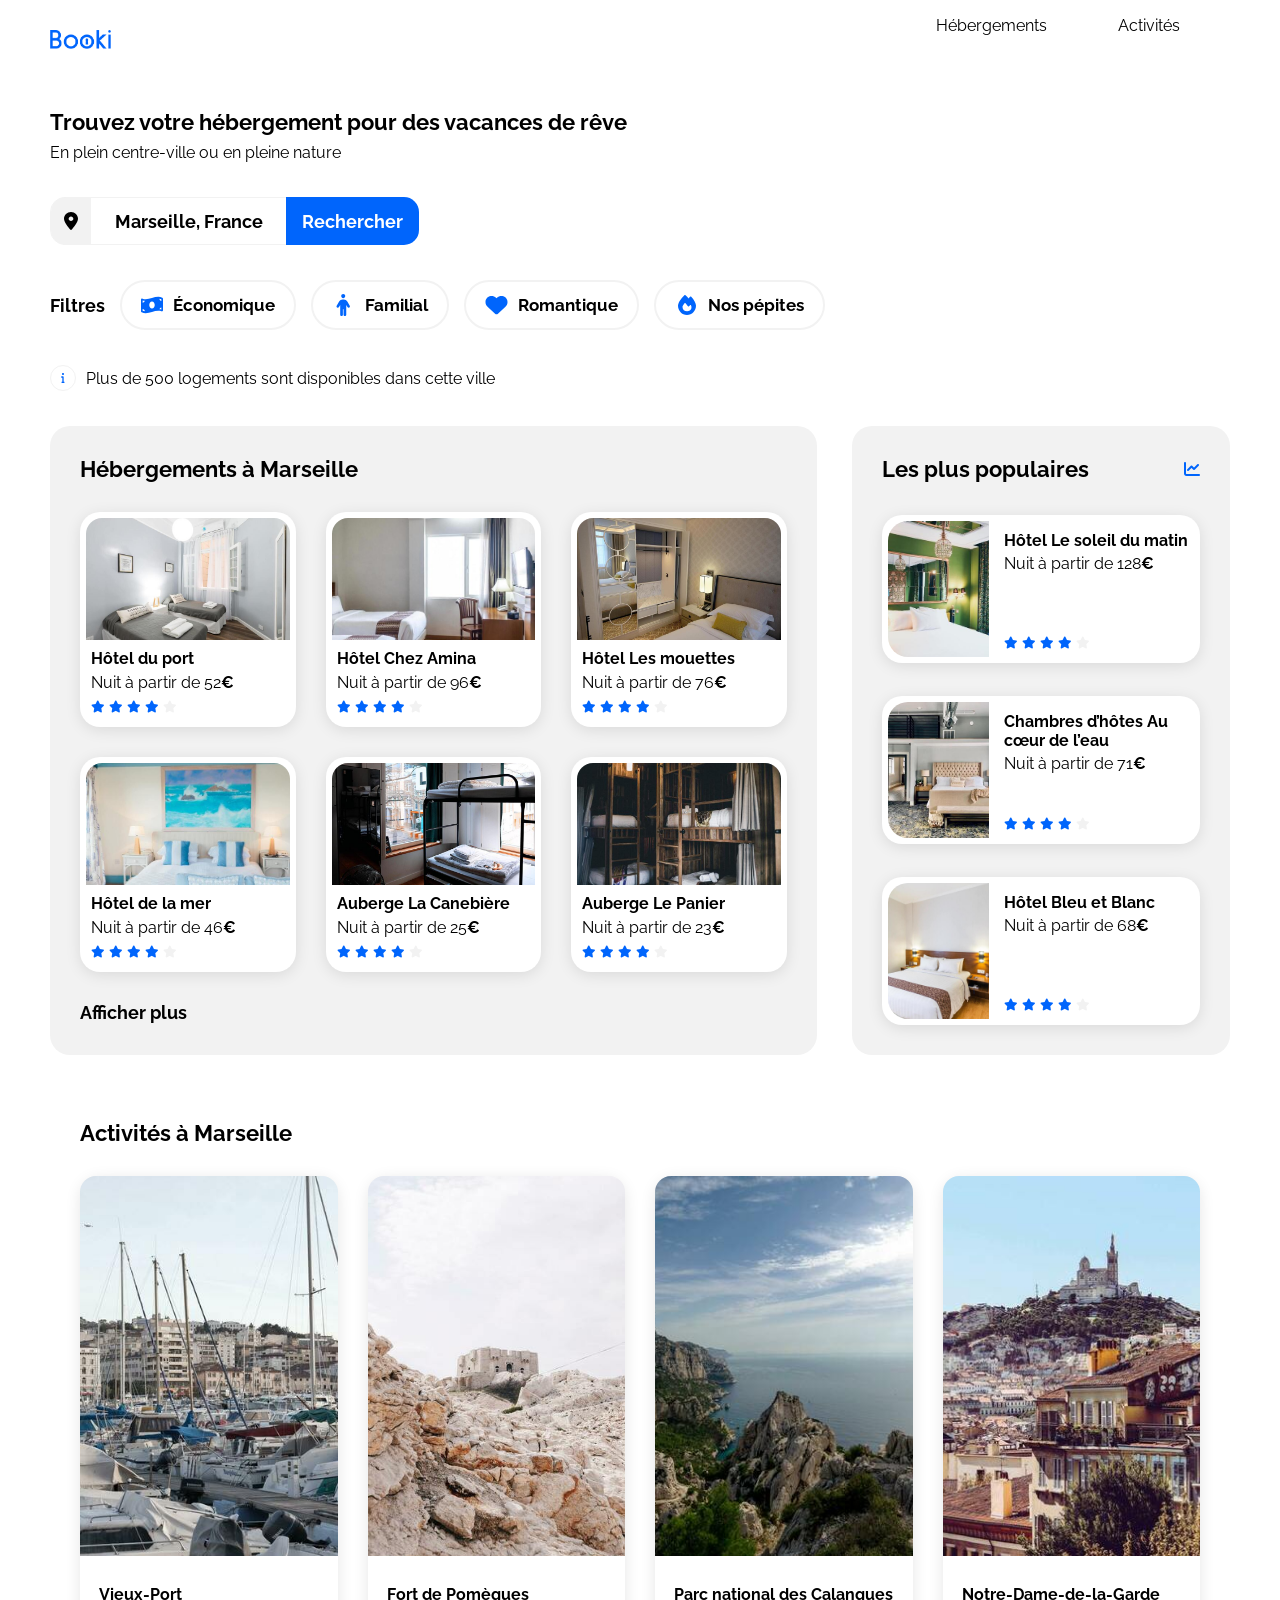
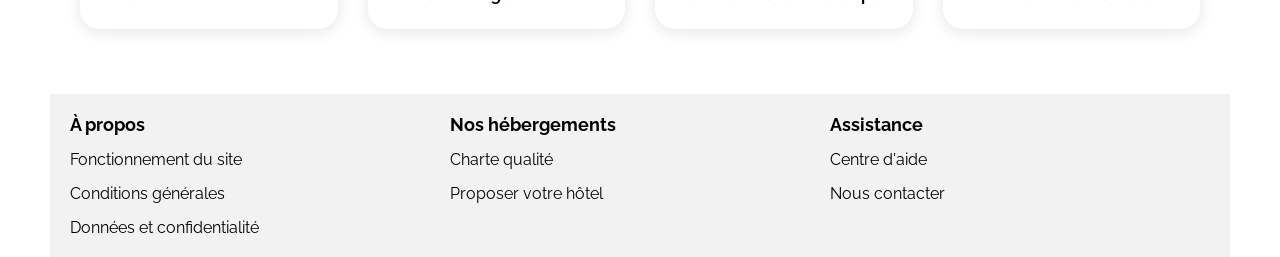
==== commit 1207f906: "Correction suite évaluation : center le contenu pour la version large desktop. Utiliser font awesome" ====
--- a/Code en cours de travaux/index.html
+++ b/Code en cours de travaux/index.html
@@ -10,7 +10,7 @@
     <link href="https://fonts.googleapis.com/css2?family=Raleway:wght@400;500;700&display=swap" rel="stylesheet">
     <link rel="stylesheet" href="https://cdnjs.cloudflare.com/ajax/libs/font-awesome/6.2.1/css/all.min.css"
         integrity="sha512-MV7K8+y+gLIBoVD59lQIYicR65iaqukzvf/nwasF0nqhPay5w/9lJmVM2hMDcnK1OnMGCdVK+iQrJ7lzPJQd1w=="
-        crossorigin="anonymous" referrerpolicy="no-referrer" />
+        crossorigin="anonymous" referrerpolicy="no-referrer">
     <link rel="stylesheet" href="./css/style.css">
 </head>
 
@@ -22,13 +22,13 @@
                 <ul>
                     <li>
                         <div id="hebergements-button-for-phone">
-                            <a href="#hebergements" id="hebergements-anchor">Hébergements</a>
+                            <a href="#hebergements" id="hebergements-anchor" class="boutton-menu-desktop">Hébergements</a>
                         </div>
                     </li>
 
                     <li>
                         <div id="activites-button-for-phone">
-                            <a href="#activites" id="activites-anchor">Activités</a>
+                            <a href="#activites" id="activites-anchor" class="boutton-menu-desktop">Activités</a>
                         </div>
                     </li>
                 </ul>
@@ -46,7 +46,7 @@
                     <input type="text" id="lieux-input" name="lieux-input" placeholder="Marseille, France">
                     <input type="submit" value="Rechercher" id="search-button">
                     <button type="submit" id="search-button-phone">
-                        <img src="./images/icones/loupe.svg" id="loupe">
+                        <i class="fa-solid fa-magnifying-glass"></i>
                     </button>
                 </form>
                 <div id="filtres">
@@ -266,7 +266,7 @@
             </div>
             <section id="activites">
                 <div class="activites-title">
-                    <h1 class="section-title">Activités à Marseille</h1>
+                    <h2 class="section-title">Activités à Marseille</h2>
                 </div>
                 <div class="activites-cards">
                     <a href="#">
--- a/Code en cours de travaux/css/style.css
+++ b/Code en cours de travaux/css/style.css
@@ -6,75 +6,68 @@
     box-sizing: border-box;
 }
 
-a {
-    color: inherit;
-    text-decoration: none;
-}
-
-ul {
-
-    list-style-type: none;
-    padding-left: 0;
-}
-
-/****** Police ******/
-h1 {
-    font-size: 22px;
-}
-
-h2 {
-    font-size: 18px;
-    font-weight: bold;
-}
-
-p {
-    font-size: 16px;
-}
-
-header img {
-    width: 61.09px;
-    height: 19px;
-}
-
-header {
-    height: 79px;
-    display: flex;
-    justify-content: space-between;
-    align-items: center;
-    margin-bottom: 30px;
-}
-
-header nav {
-    width: 344px;
-    height: 48px;
-    display: flex;
-    justify-content: center;
-}
-
-header nav ul {
-    width: 244px;
-    display: flex;
-    justify-content: space-between;
-}
-
-#hebergements-anchor:hover {
-    border-top:  2px solid var(--main-color);
-    padding-top: 14px;
-    color: var(--main-color);
-}
-
-#activites-anchor:hover {
-    border-top:  2px solid var(--main-color);
-    padding-top: 14px;
-    color: var(--main-color);
-}
-
 :root {
     --main-color: #0065FC;
     --main-bg-color: #F2F2F2;
     --filter-bg-color: #DEEBFF;
 }
 
+a {
+    color: inherit;
+    text-decoration: none;
+}
+
+ul {
+    list-style-type: none;
+    padding-left: 0;
+}
+
+/****** Police ******/
+h1 {
+    font-size: 22px;
+}
+
+h2 {
+    font-size: 18px;
+    font-weight: bold;
+}
+
+p {
+    font-size: 16px;
+}
+
+header img {
+    width: 61.09px;
+    height: 19px;
+}
+
+header {
+    height: 79px;
+    display: flex;
+    justify-content: space-between;
+    align-items: center;
+    margin-bottom: 30px;
+}
+
+header nav {
+    width: 344px;
+    height: 48px;
+    display: flex;
+    justify-content: center;
+}
+
+header nav ul {
+    width: 244px;
+    display: flex;
+    justify-content: space-between;
+}
+
+.boutton-menu-desktop:hover {
+    border-top:  2px solid var(--main-color);
+    padding-top: 14px;
+    color: var(--main-color);
+}
+
 body {
     margin: 0px;
 }
@@ -82,17 +75,14 @@
 .fa-solid {
     color: var(--main-color);
 }
-
-/* body {
-    display: flex;
-    justify-content: center;
-} */
 
 .main-container {
     width: 100%;
     max-width: 1440px;
     padding: 0 50px;
     box-sizing: border-box;
+    margin-left: auto;
+    margin-right: auto;
 }
 
 /****** Formulaire de recherche ******/
@@ -170,7 +160,6 @@
     display: flex;
  }
 
-
 .filtre-button {
     background-color: white;
     display: flex;
@@ -265,6 +254,7 @@
     margin-top: 30px;
     margin-bottom: 30px;
 }
+
 .hebergements-cards img {
     width: 100%;
     height: 122px;
@@ -272,6 +262,7 @@
     border-top-right-radius: 16px;
     padding: 0px;
 }
+
 .hebergements-cards .card-title {
     margin-top: 5px;
     margin-bottom: 5px;
@@ -292,7 +283,7 @@
     font-weight: bold;
 }
 
-/****** Populaires ***********/
+/****** Populaires ******/
 .populaires {
     width: 32%;
 }
@@ -367,11 +358,12 @@
 
 .activites-cards img {
     width: 100%;
-    aspect-ratio: 297.5/380;
+    height: 380px;
     border-top-left-radius: 16px;
     border-top-right-radius: 16px;
     padding: 0px;
 }
+
 .activites-cards .card-title {
     margin-top: 25px;
     margin-bottom: 0px;
@@ -439,6 +431,10 @@
     .populaires-cards .card {
         margin-top: 20px;
     }
+    
+    .activites-cards img {
+        height: 200px;
+    }
 }
 
 /* Small devices (phones, less than 768px) */
@@ -472,9 +468,9 @@
         padding-top: 0;
         color: black;
     }
+
     header nav {
         width: 100%;
-        max-width: 375px;
         height: auto;
         display: flex;
         justify-content: center;
@@ -512,13 +508,6 @@
         padding-top: 0px;
         padding-left: 20px;
         padding-right: 20px;
-    }
-
-    /****** Filtres ******/
-    form {
-        position: relative;
-        border-right: 20px;
-        width: 100%;
     }
 
     #search-button {
@@ -531,11 +520,24 @@
         top: 0;
         height: 50px;
         width: 49px;
-        display:block;
+        display: block;
         background-color: var(--main-color);
+        color: white;
         border-radius: 15px;
         border: none;
         filter: drop-shadow(0 4px 4px rgba(0,0,0,0.25));
+    }
+
+    #search-button-phone i {
+        color: white;
+        transform: scale(1.1);
+    }
+
+    /****** Filtres ******/
+    form {
+        position: relative;
+        border-right: 20px;
+        width: 100%;
     }
 
     #all-filtre-button {
@@ -601,12 +603,11 @@
     .activites-cards {
         display: flex;
         flex-direction: column;
-        max-width: 500px;
         gap: 15px;
        }
 
     .activites-cards img {
-        height:200px;
+        height: 200px;
     }
 
     /***** Footer *****/
